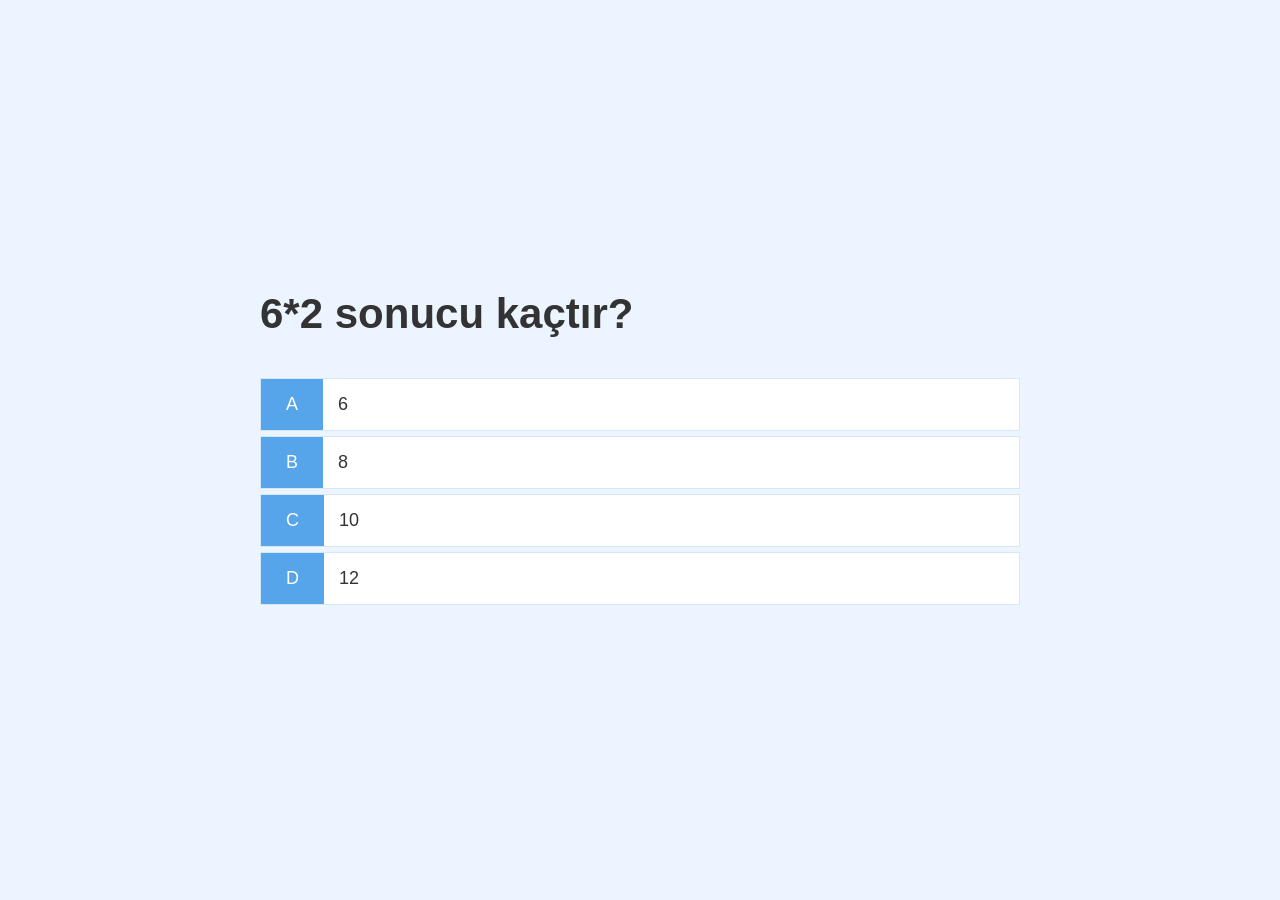
==== game.html @ e755df03 "first commit" ====
<!DOCTYPE html>
<html lang="en">
  <head>
    <meta charset="UTF-8" />
    <meta name="viewport" content="width=device-width, initial-scale=1.0" />
    <meta http-equiv="X-UA-Compatible" content="ie=edge" />
    <title>Quick Quiz - Play</title>
    <link rel="stylesheet" href="app.css" />
    <link rel="stylesheet" href="game.css" />
  </head>
  <body>
    <div class="container">
      <div id="game" class="justify-center flex-column">
        <h2 id="question">What is the answer to this questions?</h2>
        <div class="choice-container">
          <p class="choice-prefix">A</p>
          <p class="choice-text" data-number="1">Choice 1</p>
        </div>
        <div class="choice-container">
          <p class="choice-prefix">B</p>
          <p class="choice-text" data-number="2">Choice 2</p>
        </div>
        <div class="choice-container">
          <p class="choice-prefix">C</p>
          <p class="choice-text" data-number="3">Choice 3</p>
        </div>
        <div class="choice-container">
          <p class="choice-prefix">D</p>
          <p class="choice-text" data-number="4">Choice 4</p>
        </div>
      
      </div>
    </div>
    <script src="./data.js"></script>
    <script src="./game.js"></script>
  </body>
</html>
---- app.css ----
:root {
  background-color: #ecf5ff;
  font-size: 62.5%;
}

* {
  box-sizing: border-box;
  font-family: Arial, Helvetica, sans-serif;
  margin: 0;
  padding: 0;
  color: #333;
}

h1,
h2,
h3,
h4 {
  margin-bottom: 1rem;
}

h1 {
  font-size: 5.4rem;
  color: #56a5eb;
  margin-bottom: 5rem;
}

h1 > span {
  font-size: 2.4rem;
  font-weight: 500;
}

h2 {
  font-size: 4.2rem;
  margin-bottom: 4rem;
  font-weight: 700;
}

h3 {
  font-size: 2.8rem;
  font-weight: 500;
}

/* UTILITIES */

.container {
  width: 100vw;
  height: 100vh;
  display: flex;
  justify-content: center;
  align-items: center;
  max-width: 80rem;
  margin: 0 auto;
  padding: 2rem;
}

.container > * {
  width: 100%;
}

.flex-column {
  display: flex;
  flex-direction: column;
}

.flex-center {
  justify-content: center;
  align-items: center;
}

.justify-center {
  justify-content: center;
}

.text-center {
  text-align: center;
}

.hidden {
  display: none;
}

/* BUTTONS */
.btn {
  font-size: 1.8rem;
  padding: 1rem 0;
  width: 20rem;
  text-align: center;
  border: 0.1rem solid #56a5eb;
  margin-bottom: 1rem;
  text-decoration: none;
  color: #56a5eb;
  background-color: white;
}

.btn:hover {
  cursor: pointer;
  box-shadow: 0 0.4rem 1.4rem 0 rgba(86, 185, 235, 0.5);
  transform: translateY(-0.1rem);
  transition: transform 150ms;
}

.btn[disabled]:hover {
  cursor: not-allowed;
  box-shadow: none;
  transform: none;
}
---- game.css ----
.choice-container {
  display: flex;
  margin-bottom: 0.5rem;
  width: 100%;
  font-size: 1.8rem;
  border: 0.1rem solid rgb(86, 165, 235, 0.25);
  background-color: white;
}

.choice-container:hover {
  cursor: pointer;
  box-shadow: 0 0.4rem 1.4rem 0 rgba(86, 185, 235, 0.5);
  transform: translateY(-0.1rem);
  transition: transform 150ms;
}

.choice-prefix {
  padding: 1.5rem 2.5rem;
  background-color: #56a5eb;
  color: white;
}

.choice-text {
  padding: 1.5rem;
  width: 100%;
}

.correct {
  background-color: #28a745;
}

.incorrect {
  background-color: #dc3545;
}
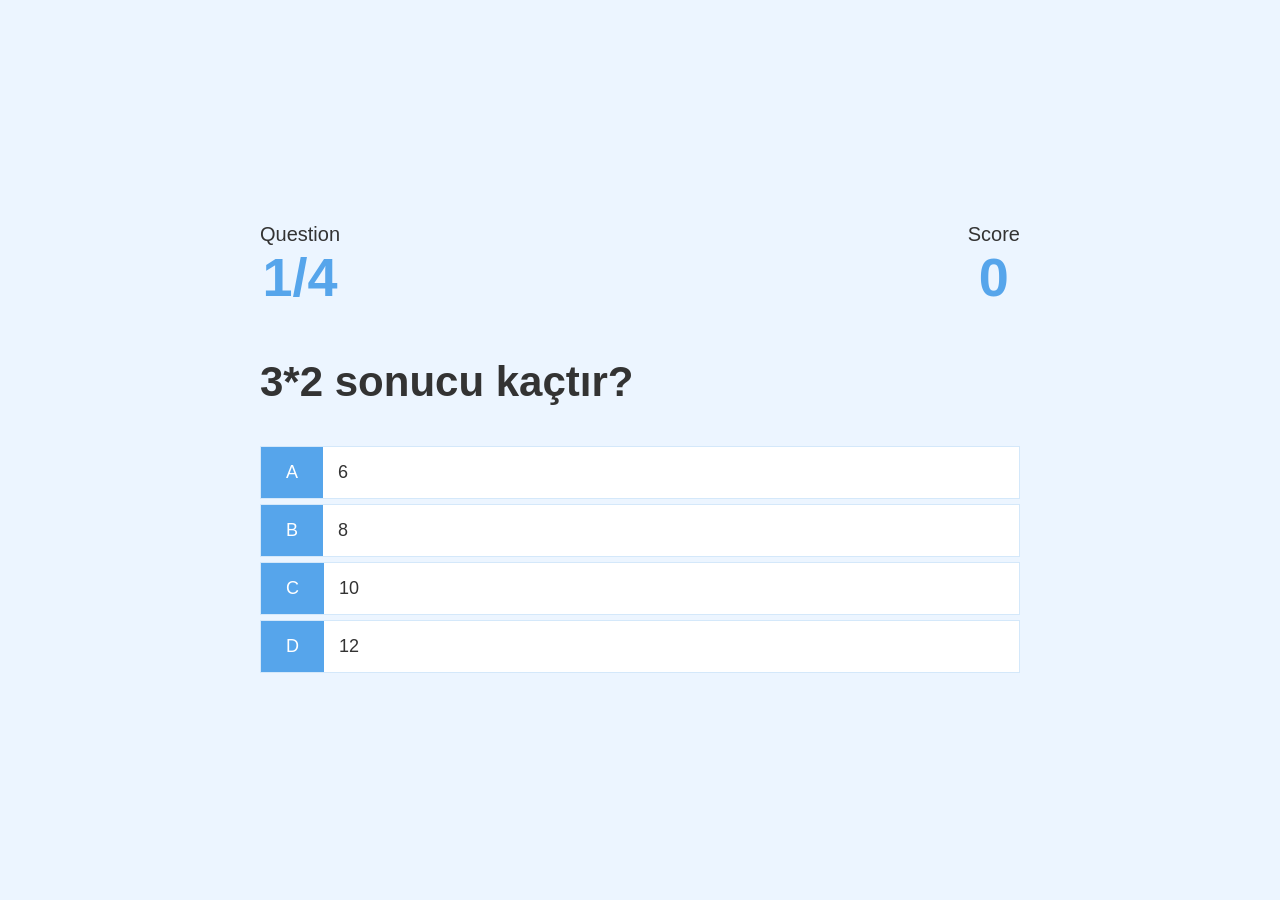
==== commit 8870be20: "new" ====
--- a/game.html
+++ b/game.html
@@ -11,6 +11,24 @@
   <body>
     <div class="container">
       <div id="game" class="justify-center flex-column">
+
+        <div id="hud">
+          <div id="hud-item">
+            <p class="hud-prefix">
+              Question
+            </p>
+            <h1 class="hud-main-text" id="questionCounter"></h1>
+          </div>
+          <div id="hud-item">
+            <p class="hud-prefix">
+              Score
+            </p>
+            <h1 class="hud-main-text" id="score">
+              0
+            </h1>
+          </div>
+        </div>
+
         <h2 id="question">What is the answer to this questions?</h2>
         <div class="choice-container">
           <p class="choice-prefix">A</p>
--- a/game.css
+++ b/game.css
@@ -33,3 +33,19 @@
   background-color: #dc3545;
 }
 
+
+/* HUD ust taraf gostergeler*/
+
+#hud {
+  display: flex;
+  justify-content: space-between;
+}
+
+.hud-prefix {
+  text-align: center;
+  font-size: 2rem;
+}
+
+.hud-main-text {
+  text-align: center;
+}
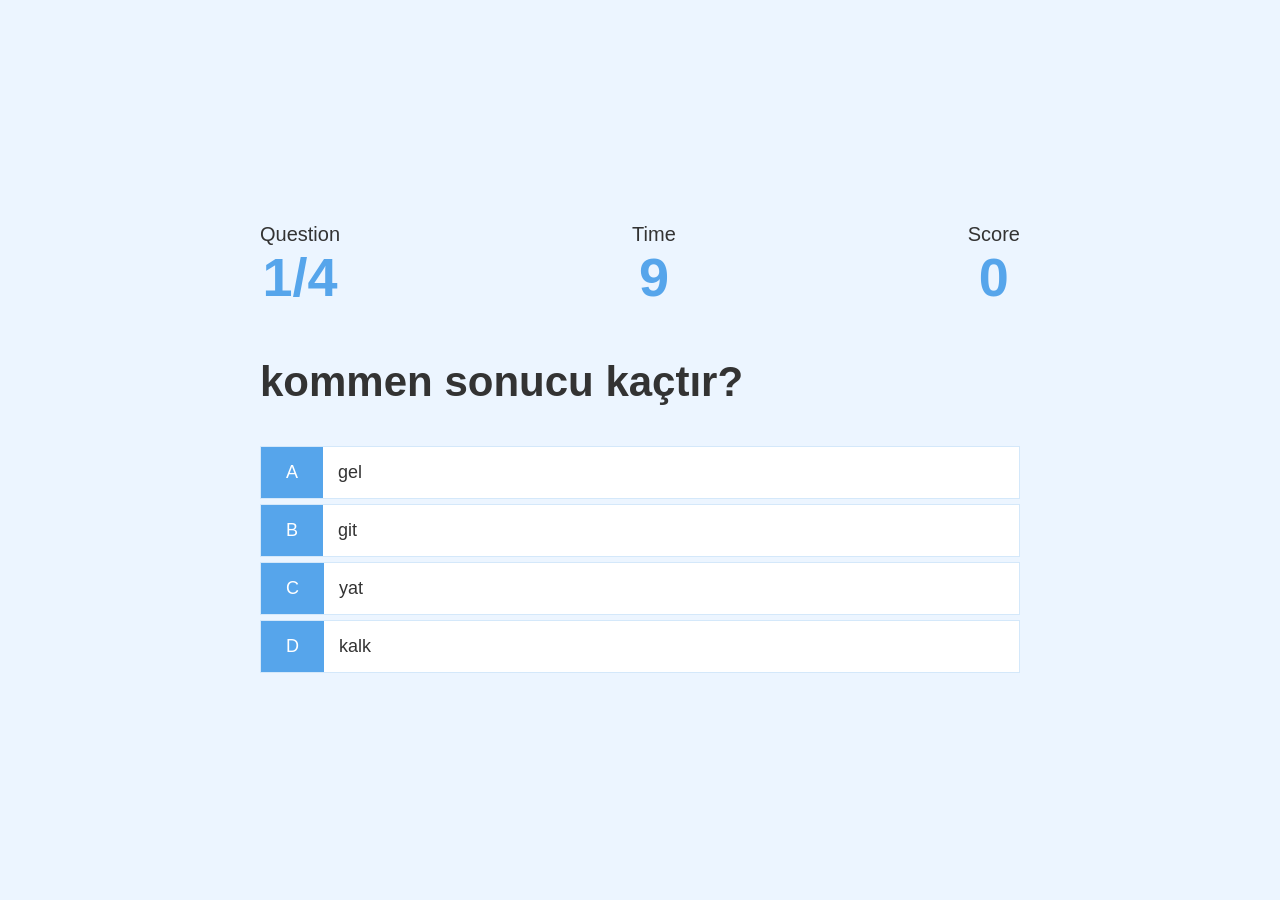
==== commit 168f38c6: "new2" ====
--- a/game.html
+++ b/game.html
@@ -21,12 +21,21 @@
           </div>
           <div id="hud-item">
             <p class="hud-prefix">
+              Time
+            </p>
+            <h1 class="hud-main-text" id="timeText">
+              10sn
+            </h1>
+          </div>
+          <div id="hud-item">
+            <p class="hud-prefix">
               Score
             </p>
             <h1 class="hud-main-text" id="score">
               0
             </h1>
           </div>
+
         </div>
 
         <h2 id="question">What is the answer to this questions?</h2>
